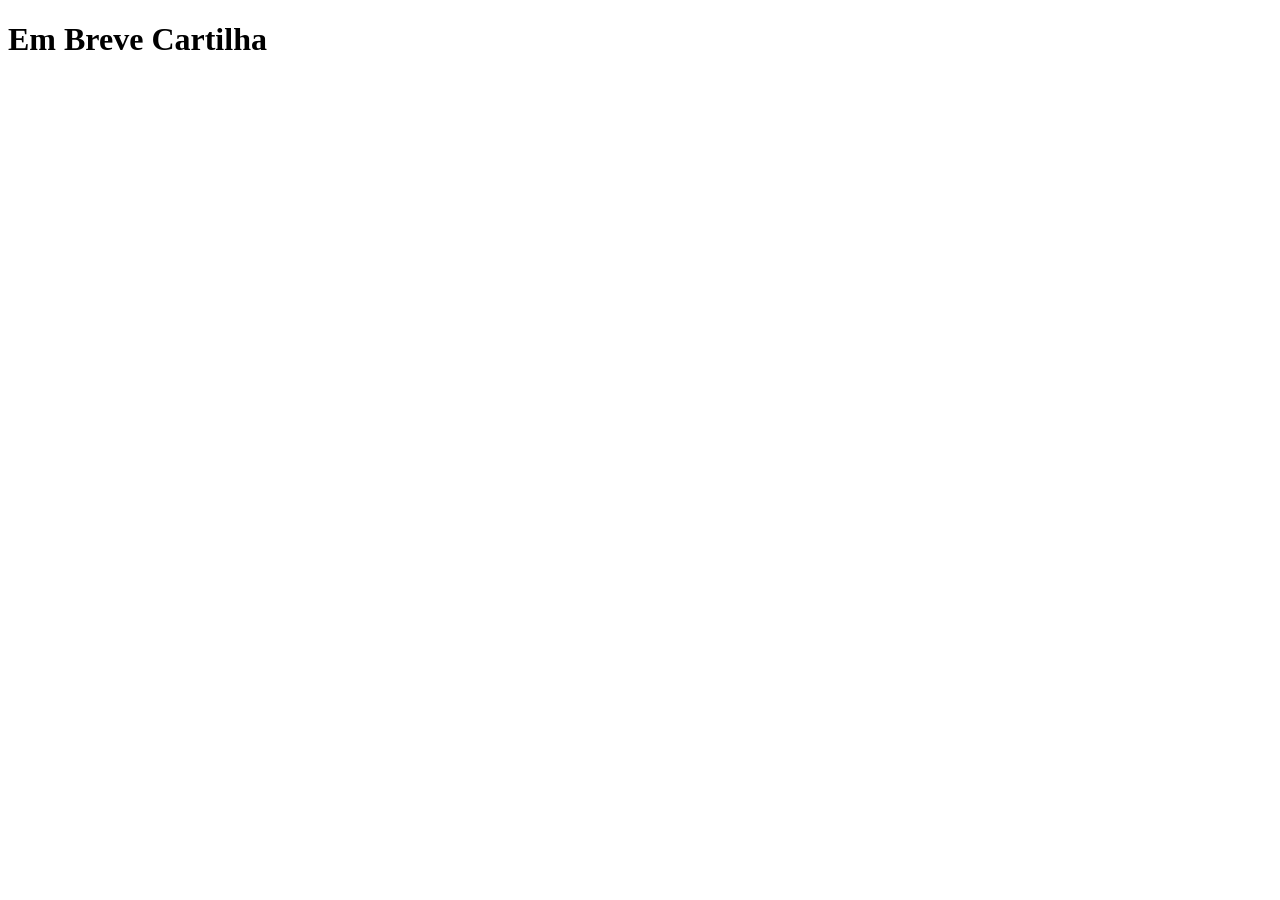
==== pages/cartilha.html @ 4dd7faac "Ajustes Finais." ====
<!DOCTYPE html>
<html lang="pt-br">
<head>
    <meta charset="UTF-8">
    <meta name="viewport" content="width=device-width, initial-scale=1.0">
    <title>Cartilha</title>
</head>
<body>
    <h1>Em Breve Cartilha</h1>
</body>
</html>
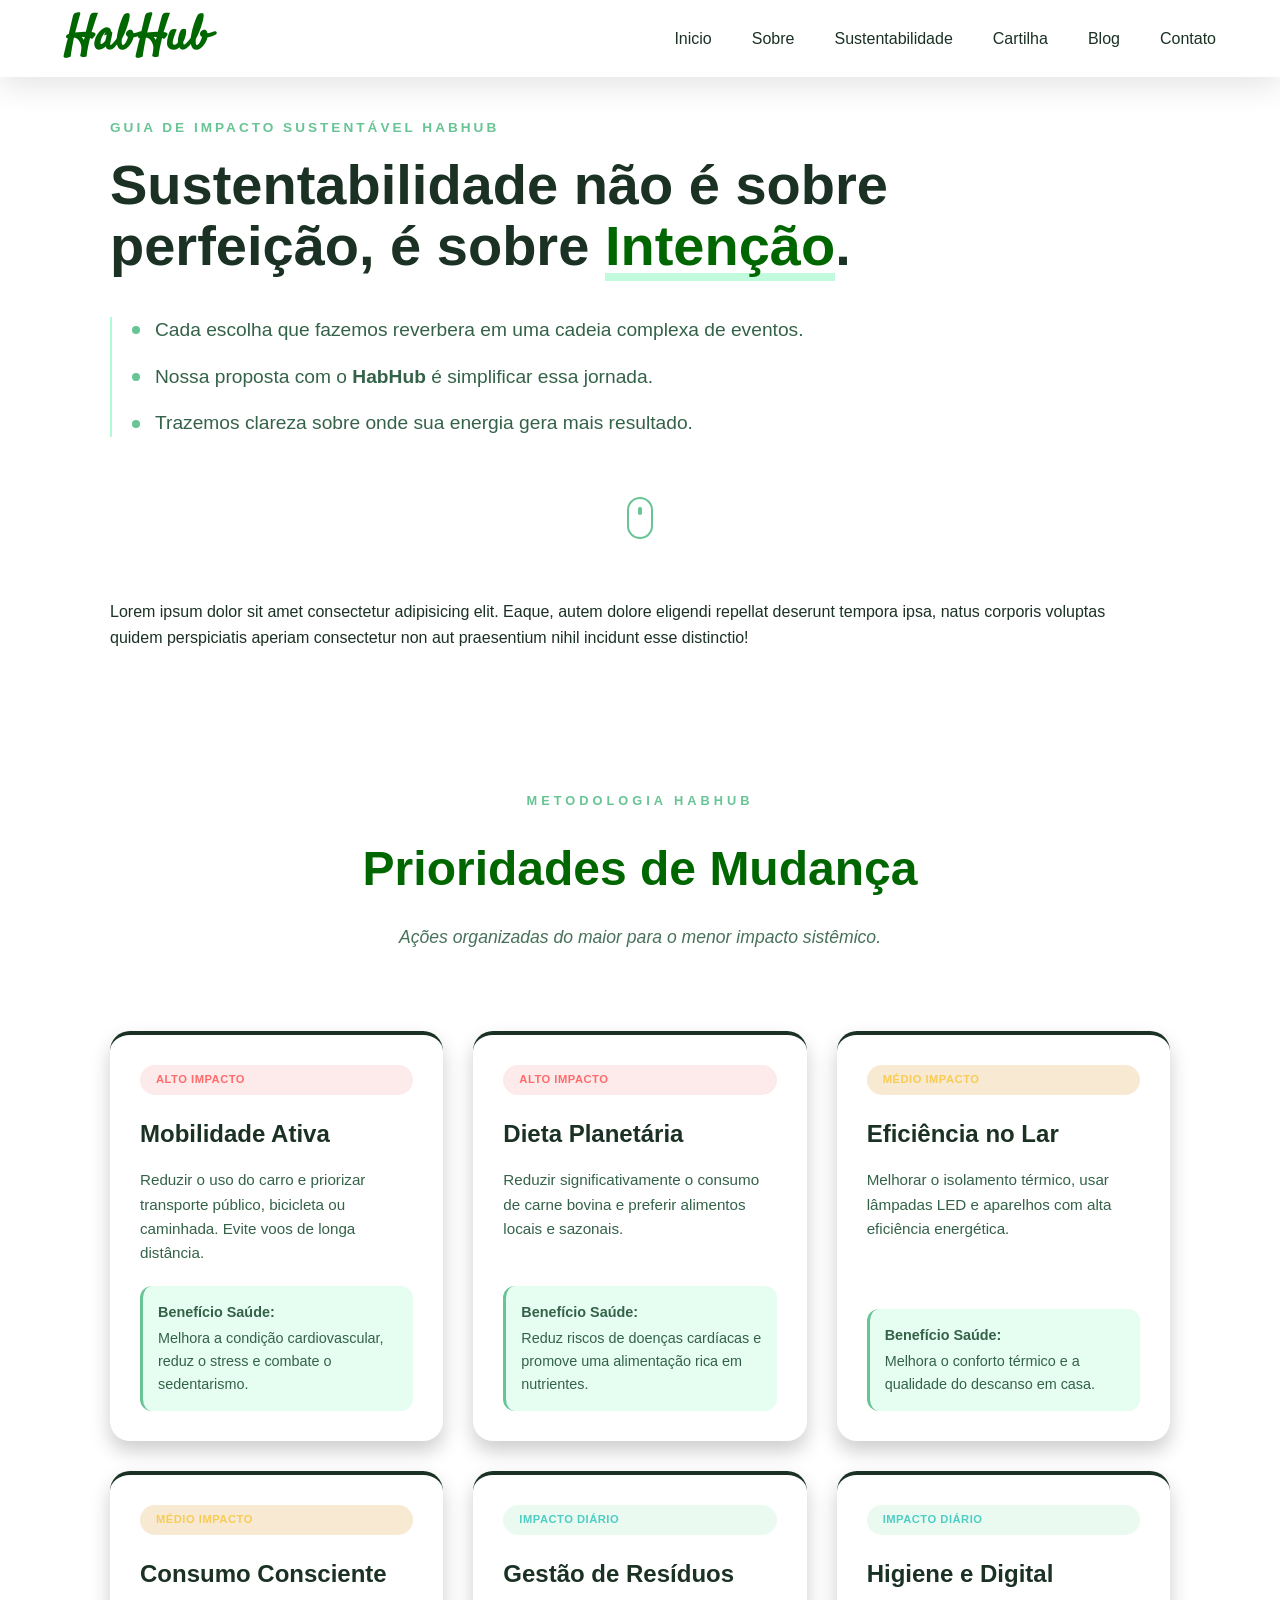
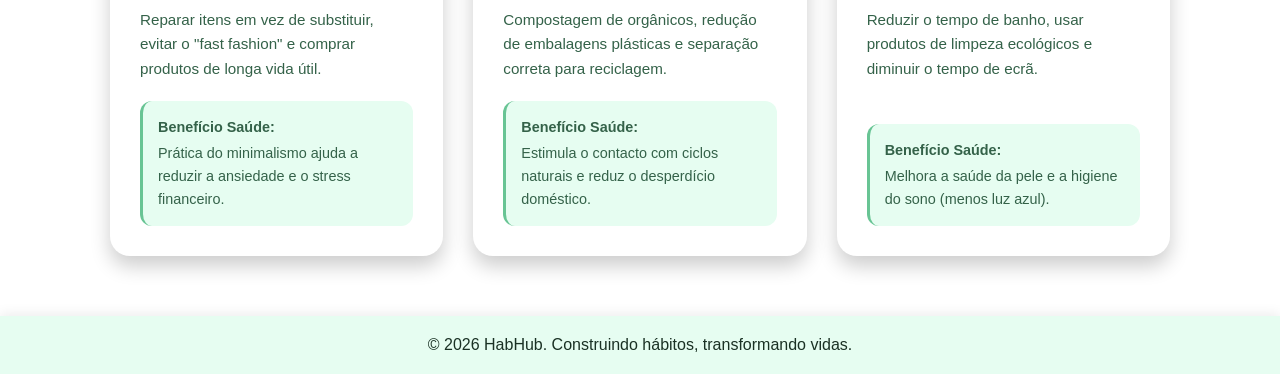
==== commit 151b6425: "Alteração no projeito-Cartilha" ====
--- a/pages/cartilha.html
+++ b/pages/cartilha.html
@@ -4,8 +4,144 @@
     <meta charset="UTF-8">
     <meta name="viewport" content="width=device-width, initial-scale=1.0">
     <title>Cartilha</title>
+    <link rel="preconnect" href="https://fonts.googleapis.com">
+    <link rel="preconnect" href="https://fonts.gstatic.com" crossorigin>
+    <link href="https://fonts.googleapis.com/css2?family=Satisfy&display=swap" rel="stylesheet">
+    <link rel="stylesheet" href="../css/cartilha.css">
 </head>
 <body>
-    <h1>Em Breve Cartilha</h1>
+    <header>
+        <nav class="navbar">
+            <a class="logo-link" href="#">
+                <h1 class="logo">HabHub</h1>
+            </a>
+            <button class="nav-toggle" type="button" aria-label="Abrir menu" aria-controls="primary-menu" aria-expanded="false">
+                <span></span>
+                <span></span>
+                <span></span>
+            </button>
+            <div class="nav-actions">
+                <ul class="nav-links" id="primary-menu">
+                    <li><a href="../index.html">Inicio</a></li>
+                    <li><a href="../index.html#sobre">Sobre</a></li>
+                    <li><a href="../index.html#sustentabilidade">Sustentabilidade</a></li>
+                    <li><a href="cartilha.html" target="_blank">Cartilha</a></li>
+                    <li><a href="blog.html">Blog</a></li>
+                    <li><a href="../index.html#contato">Contato</a></li>
+                </ul>
+            </div>
+        </nav>
+    </header>
+
+    <main class="container">
+        <section class="presentation-area">
+            <div class="presenter-header">
+                <span class="brown">Guia De impacto sustentável HabHub </span>
+                <h2 class="display-title">Sustentabilidade não é sobre perfeição, é sobre <strong>Intenção</strong>. </h2>
+            </div>
+            
+            <div class="manifesto-wrapper">
+                <div class="manifesto-line">
+                    <span class="dot"></span>
+                    <p>Cada escolha que fazemos reverbera em uma cadeia complexa de eventos.</p>
+                </div>
+                <div class="manifesto-line">
+                    <span class="dot"></span>
+                    <p>Nossa proposta com o <strong>HabHub</strong> é simplificar essa jornada.</p>
+                </div>
+                <div class="manifesto-line">
+                    <span class="dot"></span>
+                    <p>Trazemos clareza sobre onde sua energia gera mais resultado.</p>
+                </div>
+            </div>
+        </section>
+        <div class="scroll-indicator">
+            <span class="mouse">
+                <span class="wheel"></span>
+            </span>
+        </div>
+
+        <section class="presentation-area">
+                <p>Lorem ipsum dolor sit amet consectetur adipisicing elit. Eaque, autem dolore eligendi repellat deserunt tempora ipsa, natus corporis voluptas quidem perspiciatis aperiam consectetur non aut praesentium nihil incidunt esse distinctio!</p>
+        </section>
+
+
+        <section>
+            <div class="priorities-section">
+                <div class="section-header-divider">
+                    <span class="upper-detail">Metodologia HabHub</span>
+                    <h2>Prioridades de Mudança</h2>
+                    <p>Ações organizadas do maior para o menor impacto sistêmico.</p>
+                </div>
+            </div>
+            
+            <div class="grid">
+                <article class="card high">
+                    <span class="badge high">Alto Impacto</span>
+                    <h3>Mobilidade Ativa</h3>
+                    <p>Reduzir o uso do carro e priorizar transporte público, bicicleta ou caminhada. Evite voos de longa distância.</p>
+                    <div class="health-box">
+                        <strong> Benefício Saúde:</strong>
+                        Melhora a condição cardiovascular, reduz o stress e combate o sedentarismo.
+                    </div>
+                </article>
+                
+                <article class="card high">
+                    <span class="badge high">Alto Impacto</span>
+                    <h3>Dieta Planetária</h3>
+                    <p>Reduzir significativamente o consumo de carne bovina e preferir alimentos locais e sazonais.</p>
+                    <div class="health-box">
+                        <strong> Benefício Saúde:</strong>
+                        Reduz riscos de doenças cardíacas e promove uma alimentação rica em nutrientes.
+                    </div>
+                </article>
+                
+                <article class="card med">
+                    <span class="badge med">Médio Impacto</span>
+                    <h3>Eficiência no Lar</h3>
+                    <p>Melhorar o isolamento térmico, usar lâmpadas LED e aparelhos com alta eficiência energética.</p>
+                    <div class="health-box">
+                        <strong> Benefício Saúde:</strong>
+                        Melhora o conforto térmico e a qualidade do descanso em casa.
+                    </div>
+                </article>
+                
+                <article class="card med">
+                    <span class="badge med">Médio Impacto</span>
+                    <h3>Consumo Consciente</h3>
+                    <p>Reparar itens em vez de substituir, evitar o "fast fashion" e comprar produtos de longa vida útil.</p>
+                    <div class="health-box">
+                        <strong> Benefício Saúde:</strong>
+                        Prática do minimalismo ajuda a reduzir a ansiedade e o stress financeiro.
+                    </div>
+                </article>
+                
+                <article class="card low">
+                    <span class="badge low">Impacto Diário</span>
+                    <h3>Gestão de Resíduos</h3>
+                    <p>Compostagem de orgânicos, redução de embalagens plásticas e separação correta para reciclagem.</p>
+                    <div class="health-box">
+                        <strong>Benefício Saúde:</strong>
+                        Estimula o contacto com ciclos naturais e reduz o desperdício doméstico.
+                    </div>
+                </article>
+                
+                <article class="card low">
+                    <span class="badge low">Impacto Diário</span>
+                    <h3>Higiene e Digital</h3>
+                    <p>Reduzir o tempo de banho, usar produtos de limpeza ecológicos e diminuir o tempo de ecrã.</p>
+                    <div class="health-box">
+                        <strong>Benefício Saúde:</strong>
+                        Melhora a saúde da pele e a higiene do sono (menos luz azul).
+                    </div>
+                </article>
+            </div>
+        </section>
+    </main>
+
+   <footer>
+        <p>&copy; 2026 HabHub. Construindo hábitos, transformando vidas.</p>
+    </footer>
+
 </body>
 </html>
--- a/css/cartilha.css
+++ b/css/cartilha.css
@@ -0,0 +1,505 @@
+:root {
+    --logo-color: #006600;
+    --primary-color: #83f6b9;
+    --primary-dark: #68c494;
+    --secondary-color: #b4f9d5;
+    --danger-color: #4e936f;
+    --bg-light: #ffffff;
+    --bg-gray: #e6fdf1;
+    --text-dark: #1a3124;
+    --text-light: #346249;
+    --shadow: 0 10px 30px rgba(0, 0, 0, 0.1);
+    --shadow-lg: 0 20px 60px rgba(0, 0, 0, 0.15);
+
+    --alto-impacto:#ff6b6b;
+    --medio-impacto:#f9cb55;
+    --baixo-impacto:#4ecdc4;
+    }
+
+* {
+    margin: 0;
+    padding: 0;
+    box-sizing: border-box;
+}
+
+html {
+    scroll-behavior: smooth;
+}
+
+body {
+    font-family: 'Segoe UI', Tahoma, Geneva, Verdana, sans-serif;
+    background-color: var(--bg-light);
+    color: var(--text-dark);
+    line-height: 1.6;
+}
+
+header {
+    background: var(--bg-light);
+    box-shadow: var(--shadow);
+    position: sticky;
+    top: 0;
+    z-index: 1000;
+    transition: all 0.3s ease;
+}
+
+.navbar {
+    display: flex;
+    justify-content: space-between;
+    align-items: center;
+    padding: 0rem 5%;
+    max-width: 1400px;
+    margin: 0 auto;
+    width: 100%;
+}
+
+.logo-container {
+    display: flex;
+    align-items: center;
+    gap: 0.5rem;
+}
+
+.logo-icon {
+    font-size: 2rem;
+}
+
+.logo-link {
+    color: var(--logo-color);
+    text-decoration: none;
+}
+
+.logo {
+    font-family: 'Satisfy';
+    font-size: 3rem;
+    font-weight: 700;
+    background-clip: text;
+}
+
+.nav-links {
+    display: flex;
+    list-style: none;
+    gap: 2.5rem;
+}
+
+.nav-links a {
+    text-decoration: none;
+    color: var(--text-dark);
+    font-weight: 500;
+    position: relative;
+    transition: color 0.3s ease;
+}
+
+.nav-links a::after {
+    content: '';
+    position: absolute;
+    width: 0;
+    height: 2px;
+    bottom: -5px;
+    left: 0;
+    background: var(--primary-color);
+    transition: width 0.3s ease;
+}
+
+.nav-links a:hover::after {
+    width: 100%;
+}
+
+.nav-links a:hover {
+    color: var(--primary-color);
+}
+
+.nav-toggle {
+    display: none;
+}
+.container {
+    max-width: 1100px;
+    margin: 40px auto;
+    padding: 0 20px;
+}
+
+.section-header {
+    margin-bottom: 30px;
+    text-align: center;
+}
+
+.presentation-area{
+    margin-bottom: 50px;
+    max-width: 1000px;
+}
+
+.presentation-header{
+    margin-bottom: 50px;
+    text-align: left;
+}
+
+.brown{
+    display: block;
+    text-transform: uppercase;
+    letter-spacing: 3px;
+    font-size: 0.85rem;
+    color: var(--primary-dark);
+    font-weight: 700;
+    margin-bottom: 15px;
+}
+
+.display-title{
+    font-size: clamp(2rem, 5vw, 3.5rem);
+    line-height: 1.1;
+    color: var(--text-dark);
+    max-width: 900px;
+}
+
+.display-title strong{
+    color: var(--logo-color);
+    position: relative;
+}
+
+.display-title strong::after {
+    content: '';
+    position: absolute;
+    width: 100%;
+    height: 8px;
+    background: var(--primary-color);
+    bottom: -4px;
+    left: 0;
+    z-index: -1;
+    opacity: 0.5;
+}
+
+.manifesto-wrapper {
+    margin-top: 40px;
+    padding-left: 20px;
+    border-left: 2px solid var(--secondary-color); /* Linha fluida que conecta as frases */
+    max-width: 700px;
+}
+
+.manifesto-line {
+    display: flex;
+    align-items: center;
+    gap: 15px;
+    margin-bottom: 20px;
+}
+
+.manifesto-line p {
+    font-size: 1.2rem;
+    color: var(--text-light);
+    line-height: 1.4;
+    margin: 0;
+}
+
+.dot {
+    width: 8px;
+    height: 8px;
+    background-color: var(--primary-dark);
+    border-radius: 50%;
+    flex-shrink: 0;
+}
+
+.priorities-section{
+    margin-top: 140px;
+    margin-bottom: 60px;
+    padding: 0 20px;
+    text-align: center;
+}
+
+.upper-detail{
+    display: block;
+    font-size: 0.8rem;
+    text-transform: uppercase;
+    letter-spacing: 4px;
+    color: var(--primary-dark);
+    margin-bottom: 20px;
+    font-weight: 700;
+}
+
+.section-header-divider h2{
+    font-size: clamp(2rem, 4vw, 3rem);
+    color: var(--logo-color);
+    font-weight: 800;
+    margin-bottom: 15px;
+    position: relative;
+    display: inline-block;
+}
+
+.section-header-divider p{
+    font-size: 1.1rem;
+    color: var(--text-light);
+    max-width: 600px;
+    margin: 0 auto 40px;
+    font-style: italic;
+    opacity: 0.9;
+}
+
+.scroll-indicator {
+    display: flex;
+    justify-content: center;
+    align-items: center;
+    margin-top: 20px;
+    width: 100%;
+    margin: 60px 0;
+}
+
+.mouse {
+    width: 26px;
+    height: 42px;
+    border: 2px solid var(--primary-dark);
+    border-radius: 20px;
+    display: flex;
+    justify-content: center;
+    padding-top: 8px;
+    position: relative;
+}
+
+.wheel {
+    width: 4px;
+    height: 8px;
+    background: var(--primary-dark);
+    border-radius: 2px;
+    animation: scrollMove 1.6s infinite;
+}
+
+
+.grid {
+    display: grid;
+    grid-template-columns: repeat(auto-fit, minmax(300px, 1fr));
+    gap: 30px;
+    padding: 20px 0;
+}
+
+
+.card {
+    background: var(--bg-light);
+    border-radius: 20px;
+    padding: 30px;
+    position: relative;
+    box-shadow: 0 10px 20px rgba(0, 0, 0, 0.2);
+    transition: all 0.4s cubic-bezier(0.175, 0.885, 0.32, 1.275);
+    display: flex;
+    flex-direction: column;
+    border-top: 4px rgb(100, 100, 100) solid;
+}
+
+.card:hover {
+    transform: translateY(-10px);
+    box-shadow: 0 10px 30px rgba(0, 0, 0, 0.4);
+}
+
+.card.high { border-top-color: var(--high-impact); }
+.card.med { border-top-color: var(--med-impact); }
+.card.low { border-top-color: var(--low-impact); }
+
+.badge {
+    display: inline-block;
+    font-size: 0.7rem;
+    font-weight: bold;
+    padding: 6px 16px;
+    border-radius: 50px;
+    margin-bottom: 20px;
+    text-transform: uppercase;
+    align-items: flex-start;
+    letter-spacing: 0.5px;
+}
+
+.badge.high { background: #fdeaea; color: var(--alto-impacto); }
+.badge.med { background: #f7e9d2; color: var(--medio-impacto); }
+.badge.low { background: #eafaf1; color: var(--baixo-impacto); }
+
+.card h3 {
+    font-size: 1.5rem;
+    margin-bottom: 15px;
+    color: var(--text-dark);
+    transition: color 0.3s ease;
+}
+
+.card:hover h3 {
+    color: var(--logo-color);
+}
+
+.card p {
+    font-size: 0.95rem;
+    color: var(--text-light);
+    margin-bottom: 20px;
+    flex-grow: 1;
+}
+
+
+.health-box {
+    background-color: var(--bg-gray);
+    padding: 15px;
+    border-radius: 12px;
+    font-size: 0.9rem;
+    color: var(--text-light);
+    border-left: 3px solid var(--primary-dark);
+    margin-top: auto;
+    transition: background-color 0.3s ease;
+}
+
+.health-box strong {
+    display: block;
+    margin-bottom: 3px;
+}
+
+footer {
+    width: 100%;
+    padding: 16px 24px;
+    background-color: var(--bg-gray);
+    color: var(--text-dark);
+    text-align: center;
+    box-shadow: 0 -2px 12px rgba(0, 0, 0, 0.08);
+}
+
+footer p {
+    margin: 0;
+}
+
+@media (max-width: 700px) {
+    body {
+        padding-top: 0;
+    }
+
+    .navbar {
+        position: relative;
+        flex-wrap: nowrap;
+        gap: 16px;
+        padding: 8px 16px;
+    }
+
+    .logo {
+        font-size: 2rem;
+    }
+
+    .nav-toggle {
+        display: flex;
+        flex-direction: column;
+        align-items: center;
+        justify-content: center;
+        gap: 4px;
+        width: 42px;
+        height: 42px;
+        margin-left: auto;
+        border: 0;
+        border-radius: 8px;
+        background-color: var(--bg-gray);
+        cursor: pointer;
+    }
+
+    .nav-toggle span {
+        display: block;
+        width: 22px;
+        height: 2px;
+        border-radius: 999px;
+        background-color: var(--text-dark);
+        transition: transform 0.2s ease, opacity 0.2s ease;
+    }
+
+    .nav-toggle.is-open span:nth-child(1) {
+        transform: translateY(6px) rotate(45deg);
+    }
+
+    .nav-toggle.is-open span:nth-child(2) {
+        opacity: 0;
+    }
+
+    .nav-toggle.is-open span:nth-child(3) {
+        transform: translateY(-6px) rotate(-45deg);
+    }
+
+    .nav-actions {
+        position: absolute;
+        top: 100%;
+        right: 16px;
+        width: 100%;
+        max-width: 260px;
+        max-height: 0;
+        overflow: hidden;
+        border-radius: 0 0 12px 12px;
+        background-color: var(--bg-light);
+        box-shadow: var(--shadow);
+        opacity: 0;
+        pointer-events: none;
+        transition: max-height 0.25s ease, opacity 0.2s ease;
+    }
+
+    .nav-actions.is-open {
+        max-height: 420px;
+        opacity: 1;
+        pointer-events: auto;
+    }
+
+    .nav-links {
+        flex-direction: column;
+        align-items: stretch;
+        gap: 0;
+        padding: 10px;
+    }
+
+    .nav-links a {
+        display: block;
+        padding: 12px 14px;
+        border-radius: 8px;
+    }
+
+    .nav-links a::after {
+        display: none;
+    }
+
+    .nav-links a:hover {
+        background-color: var(--bg-gray);
+    }
+
+    .theme-btn {
+        padding: 8px 10px;
+    }
+
+    #home {
+        min-height: 420px;
+        padding: 64px 16px;
+    }
+
+    .sustainability {
+        min-height: 420px;
+        padding: 64px 16px;
+    }
+
+    .sustainability-actions {
+        grid-template-columns: 1fr;
+        gap: 14px;
+    }
+
+    .pillars {
+        padding: 56px 16px;
+    }
+
+    .pillars-carousel {
+        gap: 10px;
+    }
+
+    .pillar-card {
+        min-height: 250px;
+        padding: 28px 22px;
+    }
+
+    .carousel-btn {
+        flex-basis: 38px;
+        width: 38px;
+        height: 38px;
+        font-size: 1.7rem;
+    }
+
+    .beta-signup {
+        padding: 56px 16px;
+    }
+
+    .beta-content {
+        grid-template-columns: 1fr;
+        gap: 30px;
+    }
+
+    .beta-form {
+        padding: 22px;
+    }
+
+}
+@keyframes scrollMove {
+    0% { transform: translateY(0); opacity: 1; }
+    100% { transform: translateY(15px); opacity: 0; }
+}
